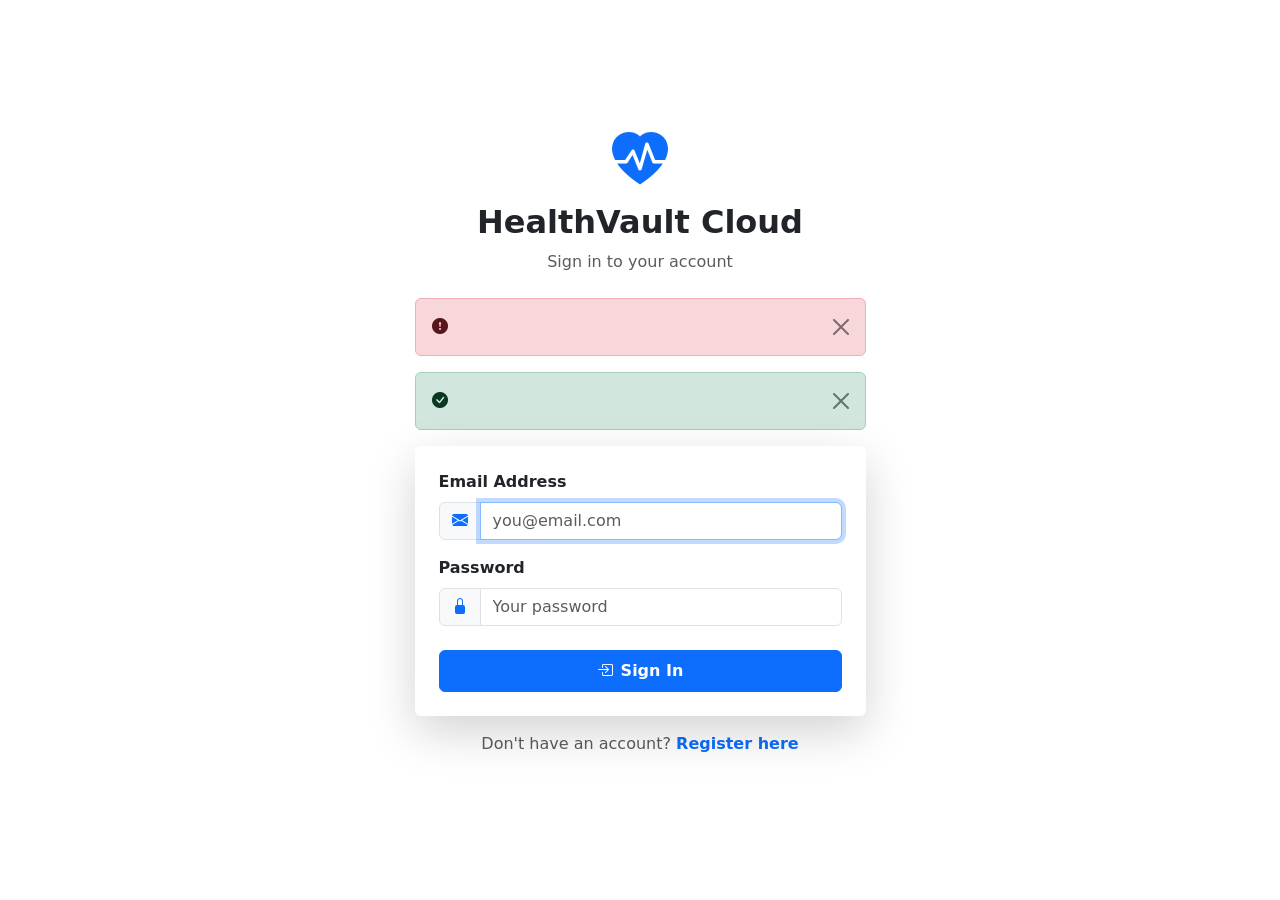
==== src/main/resources/templates/login.html @ 0b654dc9 "Initial commit: HealthVault Cloud - Java + Cloud Computing Project" ====
<!DOCTYPE html>
<html lang="en" xmlns:th="http://www.thymeleaf.org">
<head>
    <meta charset="UTF-8">
    <title>Login – HealthVault Cloud</title>
    <link href="https://cdn.jsdelivr.net/npm/bootstrap@5.3.0/dist/css/bootstrap.min.css" rel="stylesheet">
    <link href="https://cdn.jsdelivr.net/npm/bootstrap-icons@1.11.0/font/bootstrap-icons.css" rel="stylesheet">
    <link rel="stylesheet" th:href="@{/css/style.css}">
</head>
<body class="auth-bg d-flex align-items-center min-vh-100">

<div class="container">
    <div class="row justify-content-center">
        <div class="col-md-5">

            <!-- Brand -->
            <div class="text-center mb-4">
                <a href="/" class="text-decoration-none">
                    <i class="bi bi-heart-pulse-fill text-primary display-4"></i>
                    <h2 class="fw-bold text-dark mt-2">HealthVault Cloud</h2>
                </a>
                <p class="text-muted">Sign in to your account</p>
            </div>

            <!-- Alerts -->
            <div th:if="${errorMsg}" class="alert alert-danger alert-dismissible fade show" role="alert">
                <i class="bi bi-exclamation-circle-fill me-2"></i>
                <span th:text="${errorMsg}"></span>
                <button type="button" class="btn-close" data-bs-dismiss="alert"></button>
            </div>
            <div th:if="${successMsg}" class="alert alert-success alert-dismissible fade show" role="alert">
                <i class="bi bi-check-circle-fill me-2"></i>
                <span th:text="${successMsg}"></span>
                <button type="button" class="btn-close" data-bs-dismiss="alert"></button>
            </div>

            <!-- Login Card -->
            <div class="card shadow-lg border-0">
                <div class="card-body p-4">
                    <form th:action="@{/login}" method="post">
                        <div class="mb-3">
                            <label class="form-label fw-semibold">Email Address</label>
                            <div class="input-group">
                                <span class="input-group-text"><i class="bi bi-envelope-fill text-primary"></i></span>
                                <input type="email" name="email" class="form-control"
                                       placeholder="you@email.com" required autofocus>
                            </div>
                        </div>
                        <div class="mb-4">
                            <label class="form-label fw-semibold">Password</label>
                            <div class="input-group">
                                <span class="input-group-text"><i class="bi bi-lock-fill text-primary"></i></span>
                                <input type="password" name="password" class="form-control"
                                       placeholder="Your password" required>
                            </div>
                        </div>
                        <button type="submit" class="btn btn-primary w-100 py-2 fw-bold">
                            <i class="bi bi-box-arrow-in-right me-2"></i>Sign In
                        </button>
                    </form>
                </div>
            </div>

            <p class="text-center mt-3 text-muted">
                Don't have an account?
                <a href="/register" class="text-primary fw-bold text-decoration-none">Register here</a>
            </p>
        </div>
    </div>
</div>

<script src="https://cdn.jsdelivr.net/npm/bootstrap@5.3.0/dist/js/bootstrap.bundle.min.js"></script>
</body>
</html>
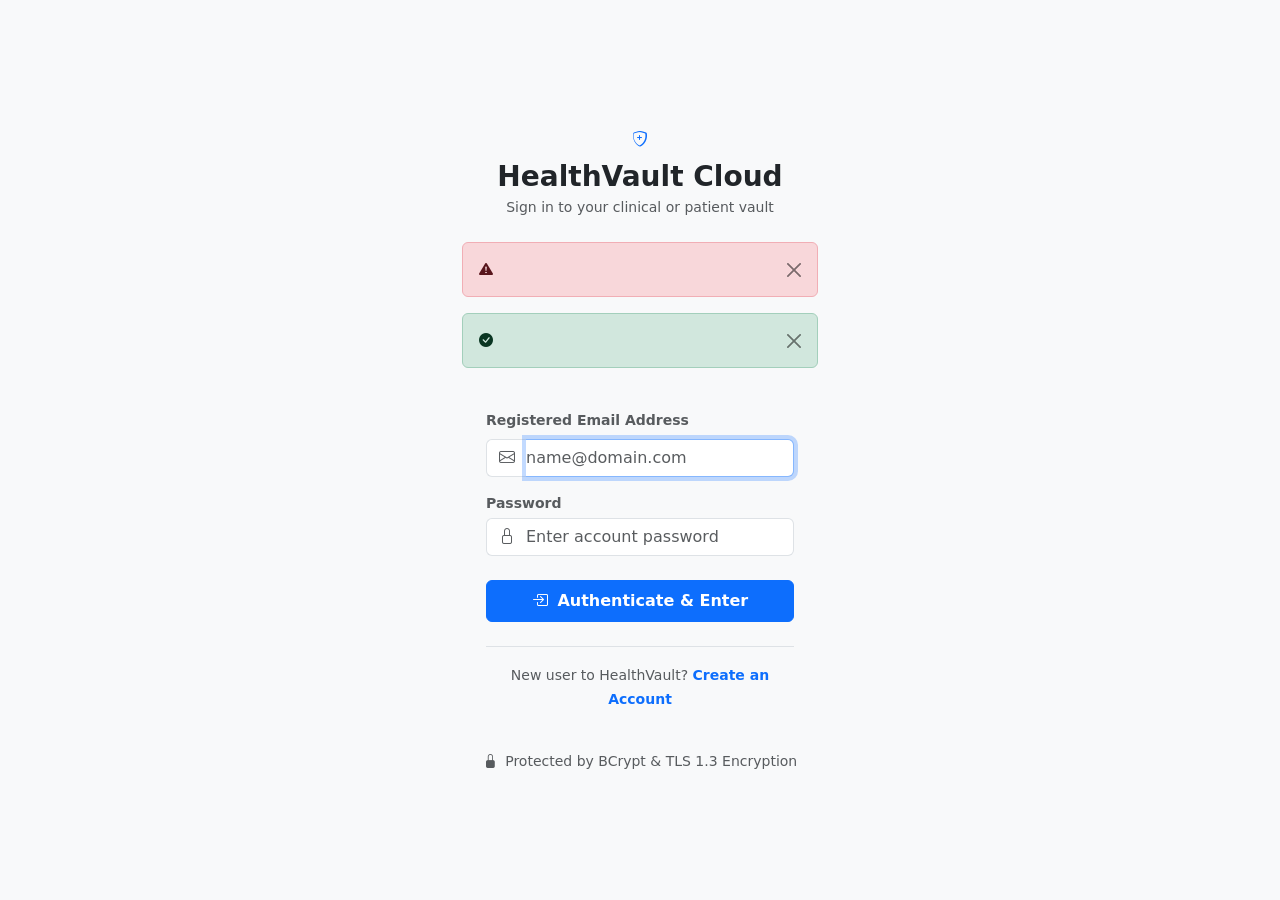
==== commit f32ccc86: "Refactor UI: professional clinical design, remove emojis, update 2026 footer, enhance enterprise sty" ====
--- a/src/main/resources/templates/login.html
+++ b/src/main/resources/templates/login.html
@@ -2,69 +2,76 @@
 <html lang="en" xmlns:th="http://www.thymeleaf.org">
 <head>
     <meta charset="UTF-8">
-    <title>Login – HealthVault Cloud</title>
+    <meta name="viewport" content="width=device-width, initial-scale=1.0">
+    <title>Sign In | HealthVault Cloud Portal</title>
     <link href="https://cdn.jsdelivr.net/npm/bootstrap@5.3.0/dist/css/bootstrap.min.css" rel="stylesheet">
-    <link href="https://cdn.jsdelivr.net/npm/bootstrap-icons@1.11.0/font/bootstrap-icons.css" rel="stylesheet">
+    <link href="https://cdn.jsdelivr.net/npm/bootstrap-icons@1.11.3/font/bootstrap-icons.css" rel="stylesheet">
     <link rel="stylesheet" th:href="@{/css/style.css}">
 </head>
-<body class="auth-bg d-flex align-items-center min-vh-100">
+<body class="bg-light d-flex align-items-center min-vh-100 py-5">
 
 <div class="container">
     <div class="row justify-content-center">
-        <div class="col-md-5">
+        <div class="col-md-5 col-lg-4">
 
-            <!-- Brand -->
+            <!-- Brand Header -->
             <div class="text-center mb-4">
                 <a href="/" class="text-decoration-none">
-                    <i class="bi bi-heart-pulse-fill text-primary display-4"></i>
-                    <h2 class="fw-bold text-dark mt-2">HealthVault Cloud</h2>
+                    <span class="navbar-brand-icon mb-2"><i class="bi bi-shield-plus"></i></span>
+                    <h3 class="fw-bold text-dark mt-2 mb-1">HealthVault Cloud</h3>
                 </a>
-                <p class="text-muted">Sign in to your account</p>
+                <p class="text-muted small">Sign in to your clinical or patient vault</p>
             </div>
 
             <!-- Alerts -->
-            <div th:if="${errorMsg}" class="alert alert-danger alert-dismissible fade show" role="alert">
-                <i class="bi bi-exclamation-circle-fill me-2"></i>
+            <div th:if="${errorMsg}" class="alert alert-danger alert-dismissible fade show small" role="alert">
+                <i class="bi bi-exclamation-triangle-fill me-2"></i>
                 <span th:text="${errorMsg}"></span>
                 <button type="button" class="btn-close" data-bs-dismiss="alert"></button>
             </div>
-            <div th:if="${successMsg}" class="alert alert-success alert-dismissible fade show" role="alert">
+            <div th:if="${successMsg}" class="alert alert-success alert-dismissible fade show small" role="alert">
                 <i class="bi bi-check-circle-fill me-2"></i>
                 <span th:text="${successMsg}"></span>
                 <button type="button" class="btn-close" data-bs-dismiss="alert"></button>
             </div>
 
-            <!-- Login Card -->
-            <div class="card shadow-lg border-0">
-                <div class="card-body p-4">
-                    <form th:action="@{/login}" method="post">
-                        <div class="mb-3">
-                            <label class="form-label fw-semibold">Email Address</label>
-                            <div class="input-group">
-                                <span class="input-group-text"><i class="bi bi-envelope-fill text-primary"></i></span>
-                                <input type="email" name="email" class="form-control"
-                                       placeholder="you@email.com" required autofocus>
-                            </div>
+            <!-- Card -->
+            <div class="surface-card p-4">
+                <form th:action="@{/login}" method="post">
+                    <div class="mb-3">
+                        <label class="form-label small fw-semibold text-muted">Registered Email Address</label>
+                        <div class="input-group">
+                            <span class="input-group-text bg-white border-end-0 text-muted"><i class="bi bi-envelope"></i></span>
+                            <input type="email" name="email" class="form-control border-start-0 ps-0"
+                                   placeholder="name@domain.com" required autofocus>
                         </div>
-                        <div class="mb-4">
-                            <label class="form-label fw-semibold">Password</label>
-                            <div class="input-group">
-                                <span class="input-group-text"><i class="bi bi-lock-fill text-primary"></i></span>
-                                <input type="password" name="password" class="form-control"
-                                       placeholder="Your password" required>
-                            </div>
+                    </div>
+                    <div class="mb-4">
+                        <div class="d-flex justify-content-between align-items-center mb-1">
+                            <label class="form-label small fw-semibold text-muted mb-0">Password</label>
                         </div>
-                        <button type="submit" class="btn btn-primary w-100 py-2 fw-bold">
-                            <i class="bi bi-box-arrow-in-right me-2"></i>Sign In
-                        </button>
-                    </form>
+                        <div class="input-group">
+                            <span class="input-group-text bg-white border-end-0 text-muted"><i class="bi bi-lock"></i></span>
+                            <input type="password" name="password" class="form-control border-start-0 ps-0"
+                                   placeholder="Enter account password" required>
+                        </div>
+                    </div>
+                    <button type="submit" class="btn btn-primary w-100 py-2 fw-semibold">
+                        <i class="bi bi-box-arrow-in-right me-1"></i> Authenticate & Enter
+                    </button>
+                </form>
+
+                <div class="border-top pt-3 mt-4 text-center">
+                    <small class="text-muted">
+                        New user to HealthVault?
+                        <a href="/register" class="text-primary fw-semibold text-decoration-none">Create an Account</a>
+                    </small>
                 </div>
             </div>
 
-            <p class="text-center mt-3 text-muted">
-                Don't have an account?
-                <a href="/register" class="text-primary fw-bold text-decoration-none">Register here</a>
-            </p>
+            <div class="text-center mt-3 text-muted small">
+                <i class="bi bi-lock-fill me-1"></i> Protected by BCrypt & TLS 1.3 Encryption
+            </div>
         </div>
     </div>
 </div>
